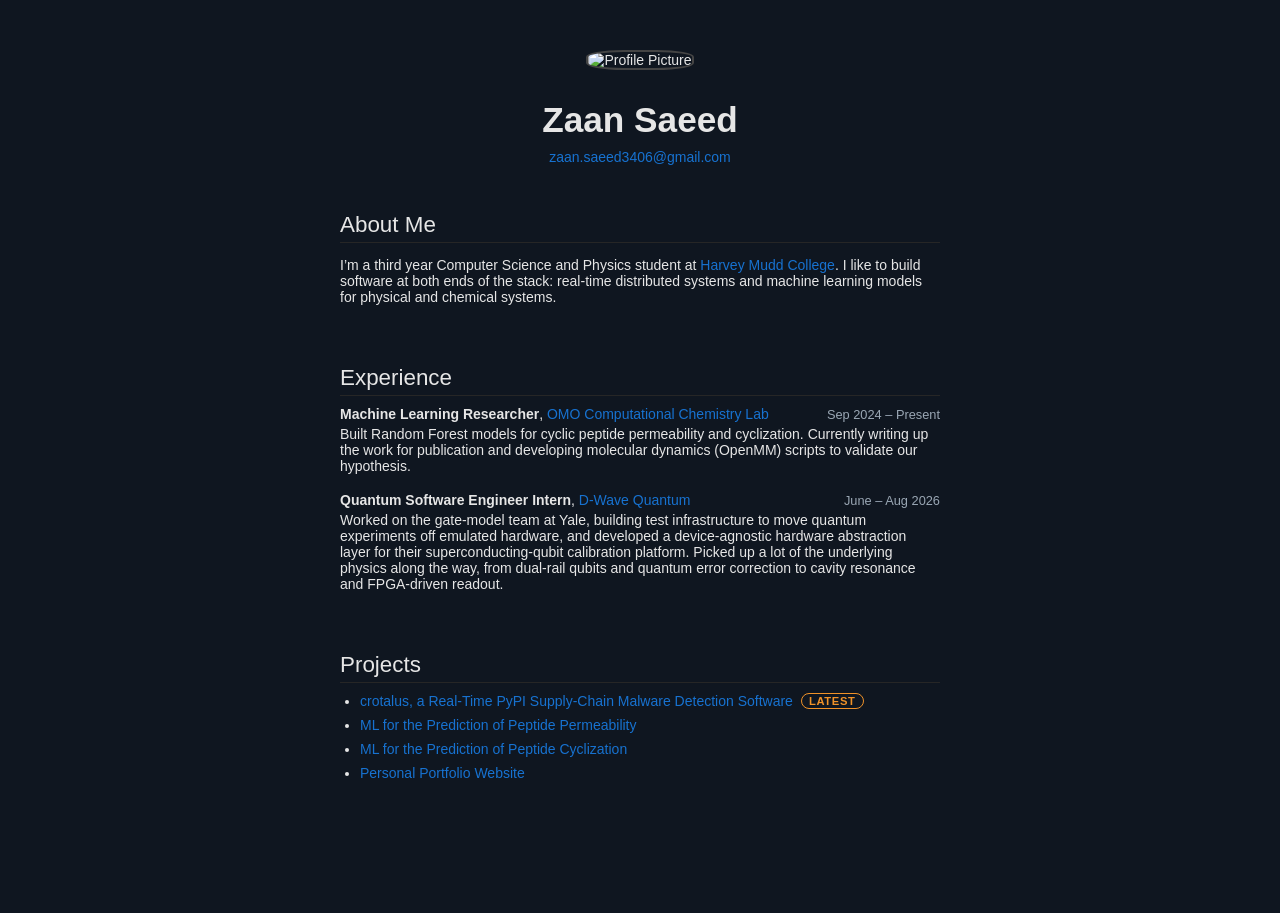
==== index.html @ 8072d85d "added crotalus live findings. refreshes every 5 mins, with top 10 latest findings" ====
<!DOCTYPE html>
<html lang="en">
<head>
  <meta charset="UTF-8">
  <meta name="viewport" content="width=device-width, initial-scale=1">
  <title>Zaan Saeed</title>
    <link rel="icon" href="./images/favicon.ico" type="image/x-icon">

  <link rel="stylesheet" href="./style.css?v=4">
  <script src="https://cdn.jsdelivr.net/npm/particles.js@2.0.0/particles.min.js"></script>
<script async src="https://www.googletagmanager.com/gtag/js?id=G-65JQ38B1MN"></script>
<script>
  window.dataLayer = window.dataLayer || [];
  function gtag(){dataLayer.push(arguments);}
  gtag('js', new Date());
  gtag('config', 'G-65JQ38B1MN');
</script>

</head>
<body>
    <div id="particles-left"></div>
   <div id="particles-right"></div>
    <img src="./images/profile.png" alt="Profile Picture" style="margin-top:50px;margin-bottom:0; width:200px; height:auto; border:2px solid #444; border-radius:35%;">
    <header>
        <h1 class="name">Zaan Saeed</h1>
        <p class="contact"><a href="mailto:zaan.saeed3406@gmail.com">zaan.saeed3406@gmail.com</a></p>
    </header>
    
    <section id="about">
        <h2>About Me</h2>
        <p>I’m a third year Computer Science and Physics student at   <a href="https://www.hmc.edu/" target="_blank">Harvey Mudd College</a>. 
          I like to build software at both ends of the stack: real-time distributed systems and machine learning models for physical and chemical systems.  </p>
        </p>
    </section>
    
    <section id="experience">
        <h2>Experience</h2>
        <ul class="experience-list">
            <li>
                <div class="role-line"><span class="role-title"><strong>Machine Learning Researcher</strong>, <a href="https://www.madukaogba.com/" target="_blank">OMO Computational Chemistry Lab</a></span><span class="role-date">Sep 2024 &ndash; Present</span></div>
                <p>Built Random Forest models for cyclic peptide permeability and cyclization. Currently writing up the work for publication and developing molecular dynamics (OpenMM) scripts to validate our hypothesis.</p>
            </li>
            <li>
                <div class="role-line"><span class="role-title"><strong>Quantum Software Engineer Intern</strong>, <a href="https://www.dwavequantum.com/" target="_blank">D-Wave Quantum</a></span><span class="role-date">June &ndash; Aug 2026</span></div>
                <p>Worked on the gate-model team at Yale, building test infrastructure to move quantum experiments off emulated hardware, and developed a device-agnostic
                  hardware abstraction layer for their superconducting-qubit calibration platform. Picked up a lot of the underlying physics along the way, from dual-rail
                  qubits and quantum error correction to cavity resonance and FPGA-driven readout.</p>
            </li>
        </ul>
    </section>
    
    <section id="projects">
        <h2>Projects</h2>
        <ul>
            
            <li><a href="./pages/crotalus.html">crotalus, a Real-Time PyPI Supply-Chain Malware Detection Software</a><span class="badge-latest">Latest</span></li>
            <li><a href="./pages/peptide-permeability-prediction.html">ML for the Prediction of Peptide Permeability</a></li>
            <li><a href=./pages/peptide-cyclization-prediction.html>ML for the Prediction of Peptide Cyclization</a></li>
            <li><a href="https://github.com/zaansaeed/zaansaeed.github.io">Personal Portfolio Website</a></li>

        </ul>
    </section>
 <script>
  const cfgLeft = {
    particles: {
      number: { value: 40, density: { enable: true, value_area: 800 } },
      color: { value: "#4da6ff" },
      shape: { type: "circle" },
      opacity: { value: 0.75 },
      size: { value: 2 },
      line_linked: { enable: true, distance: 150, color: "#4da6ff", opacity: 0.45, width: 1 },
      move: { enable: true, speed: 1 }
    },
    interactivity: {
      detect_on: "canvas",
      events: {
        onhover: { enable: true, mode: "repulse" },
        onclick: { enable: true, mode: "push" }
      },
      modes: {
        repulse: { distance: 200 },
        push: { particles_nb: 4 }
      }
    },
    retina_detect: true
  };

  // Use the same settings for right panel
  const cfgRight = JSON.parse(JSON.stringify(cfgLeft));

  /* initialize both panels independently */
  particlesJS("particles-left", cfgLeft);
  particlesJS("particles-right", cfgRight);
</script>
  

</body>

</html>
---- style.css ----
/* latin-ext */
@font-face {
  font-family: 'Lato';
  font-style: italic;
  font-weight: 400;
  src: local('Lato Italic'), local('Lato-Italic'), url(https://fonts.gstatic.com/s/lato/v15/S6u8w4BMUTPHjxsAUi-qNiXg7eU0.woff2) format('woff2');
  unicode-range: U+0100-024F, U+0259, U+1E00-1EFF, U+2020, U+20A0-20AB, U+20AD-20CF, U+2113, U+2C60-2C7F, U+A720-A7FF;
}
/* latin */
@font-face {
  font-family: 'Lato';
  font-style: italic;
  font-weight: 400;
  src: local('Lato Italic'), local('Lato-Italic'), url(https://fonts.gstatic.com/s/lato/v15/S6u8w4BMUTPHjxsAXC-qNiXg7Q.woff2) format('woff2');
  unicode-range: U+0000-00FF, U+0131, U+0152-0153, U+02BB-02BC, U+02C6, U+02DA, U+02DC, U+2000-206F, U+2074, U+20AC, U+2122, U+2191, U+2193, U+2212, U+2215, U+FEFF, U+FFFD;
}
/* latin-ext */
@font-face {
  font-family: 'Lato';
  font-style: italic;
  font-weight: 700;
  src: local('Lato Bold Italic'), local('Lato-BoldItalic'), url(https://fonts.gstatic.com/s/lato/v15/S6u_w4BMUTPHjxsI5wq_FQftx9897sxZ.woff2) format('woff2');
  unicode-range: U+0100-024F, U+0259, U+1E00-1EFF, U+2020, U+20A0-20AB, U+20AD-20CF, U+2113, U+2C60-2C7F, U+A720-A7FF;
}
/* latin */
@font-face {
  font-family: 'Lato';
  font-style: italic;
  font-weight: 700;
  src: local('Lato Bold Italic'), local('Lato-BoldItalic'), url(https://fonts.gstatic.com/s/lato/v15/S6u_w4BMUTPHjxsI5wq_Gwftx9897g.woff2) format('woff2');
  unicode-range: U+0000-00FF, U+0131, U+0152-0153, U+02BB-02BC, U+02C6, U+02DA, U+02DC, U+2000-206F, U+2074, U+20AC, U+2122, U+2191, U+2193, U+2212, U+2215, U+FEFF, U+FFFD;
}
/* latin-ext */
@font-face {
  font-family: 'Lato';
  font-style: normal;
  font-weight: 400;
  src: local('Lato Regular'), local('Lato-Regular'), url(https://fonts.gstatic.com/s/lato/v15/S6uyw4BMUTPHjxAwXiWtFCfQ7A.woff2) format('woff2');
  unicode-range: U+0100-024F, U+0259, U+1E00-1EFF, U+2020, U+20A0-20AB, U+20AD-20CF, U+2113, U+2C60-2C7F, U+A720-A7FF;
}
/* latin */
@font-face {
  font-family: 'Lato';
  font-style: normal;
  font-weight: 400;
  src: local('Lato Regular'), local('Lato-Regular'), url(https://fonts.gstatic.com/s/lato/v15/S6uyw4BMUTPHjx4wXiWtFCc.woff2) format('woff2');
  unicode-range: U+0000-00FF, U+0131, U+0152-0153, U+02BB-02BC, U+02C6, U+02DA, U+02DC, U+2000-206F, U+2074, U+20AC, U+2122, U+2191, U+2193, U+2212, U+2215, U+FEFF, U+FFFD;
}
/* latin-ext */
@font-face {
  font-family: 'Lato';
  font-style: normal;
  font-weight: 700;
  src: local('Lato Bold'), local('Lato-Bold'), url(https://fonts.gstatic.com/s/lato/v15/S6u9w4BMUTPHh6UVSwaPGQ3q5d0N7w.woff2) format('woff2');
  unicode-range: U+0100-024F, U+0259, U+1E00-1EFF, U+2020, U+20A0-20AB, U+20AD-20CF, U+2113, U+2C60-2C7F, U+A720-A7FF;
}
/* latin */
@font-face {
  font-family: 'Lato';
  font-style: normal;
  font-weight: 700;
  src: local('Lato Bold'), local('Lato-Bold'), url(https://fonts.gstatic.com/s/lato/v15/S6u9w4BMUTPHh6UVSwiPGQ3q5d0.woff2) format('woff2');
  unicode-range: U+0000-00FF, U+0131, U+0152-0153, U+02BB-02BC, U+02C6, U+02DA, U+02DC, U+2000-206F, U+2074, U+20AC, U+2122, U+2191, U+2193, U+2212, U+2215, U+FEFF, U+FFFD;
}

a {
  color: #1772d0;
  text-decoration: none;
}

a:focus,
a:hover {
  color: #f09228;
  text-decoration: none;
}

body,
td,
th,
tr,
p,
a {
  font-family: 'Lato', Verdana, Helvetica, sans-serif;
  font-size: 14px;
}

strong {
  font-family: 'Lato', Verdana, Helvetica, sans-serif;
  font-size: 14px;
}

h2 {
  margin: 0;
  font-weight: normal;
  font-family: 'Lato', Verdana, Helvetica, sans-serif;
  font-size: 22px;
}

.papertitle {
  font-family: 'Lato', Verdana, Helvetica, sans-serif;
  font-size: 14px;
  font-weight: 700;
}

.name {
  padding-top: 20px;
  margin: 0;
  font-family: 'Lato', Verdana, Helvetica, sans-serif;
  align-self: center;
  font-size: 32px;
}

.one {
  width: 160px;
  height: 160px;
  position: relative;
}

.two {
  width: 160px;
  height: 160px;
  position: absolute;
  transition: opacity .2s ease-in-out;
  -moz-transition: opacity .2s ease-in-out;
  -webkit-transition: opacity .2s ease-in-out;
}

.fade {
  transition: opacity .2s ease-in-out;
  -moz-transition: opacity .2s ease-in-out;
  -webkit-transition: opacity .2s ease-in-out;
}

span.highlight {
  background-color: #ffffd0;
}

.colored-box {
  color: #e6e6e6;
  padding: 20px;
  display: inline-block;
  border-radius: 10px;
  background: rgba(255,255,255,0.02);
}
/* latin-ext */
@font-face {
  font-family: 'Lato';
  font-style: italic;
  font-weight: 400;
  src: local('Lato Italic'), local('Lato-Italic'), url(https://fonts.gstatic.com/s/lato/v15/S6u8w4BMUTPHjxsAUi-qNiXg7eU0.woff2) format('woff2');
  unicode-range: U+0100-024F, U+0259, U+1E00-1EFF, U+2020, U+20A0-20AB, U+20AD-20CF, U+2113, U+2C60-2C7F, U+A720-A7FF;
}
/* latin */
@font-face {
  font-family: 'Lato';
  font-style: italic;
  font-weight: 400;
  src: local('Lato Italic'), local('Lato-Italic'), url(https://fonts.gstatic.com/s/lato/v15/S6u8w4BMUTPHjxsAXC-qNiXg7Q.woff2) format('woff2');
  unicode-range: U+0000-00FF, U+0131, U+0152-0153, U+02BB-02BC, U+02C6, U+02DA, U+02DC, U+2000-206F, U+2074, U+20AC, U+2122, U+2191, U+2193, U+2212, U+2215, U+FEFF, U+FFFD;
}
/* latin-ext */
@font-face {
  font-family: 'Lato';
  font-style: italic;
  font-weight: 700;
  src: local('Lato Bold Italic'), local('Lato-BoldItalic'), url(https://fonts.gstatic.com/s/lato/v15/S6u_w4BMUTPHjxsI5wq_FQftx9897sxZ.woff2) format('woff2');
  unicode-range: U+0100-024F, U+0259, U+1E00-1EFF, U+2020, U+20A0-20AB, U+20AD-20CF, U+2113, U+2C60-2C7F, U+A720-A7FF;
}
/* latin */
@font-face {
  font-family: 'Lato';
  font-style: italic;
  font-weight: 700;
  src: local('Lato Bold Italic'), local('Lato-BoldItalic'), url(https://fonts.gstatic.com/s/lato/v15/S6u_w4BMUTPHjxsI5wq_Gwftx9897g.woff2) format('woff2');
  unicode-range: U+0000-00FF, U+0131, U+0152-0153, U+02BB-02BC, U+02C6, U+02DA, U+02DC, U+2000-206F, U+2074, U+20AC, U+2122, U+2191, U+2193, U+2212, U+2215, U+FEFF, U+FFFD;
}
/* latin-ext */
@font-face {
  font-family: 'Lato';
  font-style: normal;
  font-weight: 400;
  src: local('Lato Regular'), local('Lato-Regular'), url(https://fonts.gstatic.com/s/lato/v15/S6uyw4BMUTPHjxAwXiWtFCfQ7A.woff2) format('woff2');
  unicode-range: U+0100-024F, U+0259, U+1E00-1EFF, U+2020, U+20A0-20AB, U+20AD-20CF, U+2113, U+2C60-2C7F, U+A720-A7FF;
}
/* latin */
@font-face {
  font-family: 'Lato';
  font-style: normal;
  font-weight: 400;
  src: local('Lato Regular'), local('Lato-Regular'), url(https://fonts.gstatic.com/s/lato/v15/S6uyw4BMUTPHjx4wXiWtFCc.woff2) format('woff2');
  unicode-range: U+0000-00FF, U+0131, U+0152-0153, U+02BB-02BC, U+02C6, U+02DA, U+02DC, U+2000-206F, U+2074, U+20AC, U+2122, U+2191, U+2193, U+2212, U+2215, U+FEFF, U+FFFD;
}
/* latin-ext */
@font-face {
  font-family: 'Lato';
  font-style: normal;
  font-weight: 700;
  src: local('Lato Bold'), local('Lato-Bold'), url(https://fonts.gstatic.com/s/lato/v15/S6u9w4BMUTPHh6UVSwaPGQ3q5d0N7w.woff2) format('woff2');
  unicode-range: U+0100-024F, U+0259, U+1E00-1EFF, U+2020, U+20A0-20AB, U+20AD-20CF, U+2113, U+2C60-2C7F, U+A720-A7FF;
}
/* latin */
@font-face {
  font-family: 'Lato';
  font-style: normal;
  font-weight: 700;
  src: local('Lato Bold'), local('Lato-Bold'), url(https://fonts.gstatic.com/s/lato/v15/S6u9w4BMUTPHh6UVSwiPGQ3q5d0.woff2) format('woff2');
  unicode-range: U+0000-00FF, U+0131, U+0152-0153, U+02BB-02BC, U+02C6, U+02DA, U+02DC, U+2000-206F, U+2074, U+20AC, U+2122, U+2191, U+2193, U+2212, U+2215, U+FEFF, U+FFFD;
}

a {
  color: #1772d0;
  text-decoration: none;
}

a:focus,
a:hover {
  color: #f09228;
  text-decoration: none;
}

body,
td,
th,
tr,
p,
a {
  font-family: 'Lato', Verdana, Helvetica, sans-serif;
  font-size: 14px;
}

strong {
  font-family: 'Lato', Verdana, Helvetica, sans-serif;
  font-size: 14px;
}

h2 {
  margin: 0;
  font-weight: normal;
  font-family: 'Lato', Verdana, Helvetica, sans-serif;
  font-size: 22px;
}

.papertitle {
  font-family: 'Lato', Verdana, Helvetica, sans-serif;
  font-size: 14px;
  font-weight: 700;
}

.name {
  padding-top: 20px;
  margin: 0;
  font-family: 'Lato', Verdana, Helvetica, sans-serif;
  font-size: 32px;
}

.one {
  width: 160px;
  height: 160px;
  position: relative;
}

.two {
  width: 160px;
  height: 160px;
  position: absolute;
  transition: opacity .2s ease-in-out;
  -moz-transition: opacity .2s ease-in-out;
  -webkit-transition: opacity .2s ease-in-out;
}

.fade {
  transition: opacity .2s ease-in-out;
  -moz-transition: opacity .2s ease-in-out;
  -webkit-transition: opacity .2s ease-in-out;
}

span.highlight {
  background-color: #ffffd0;
}

.colored-box {
    color: black;
    padding: 20px;
    display: inline-block;
    border-radius: 10px;
}
body {
  font-family: 'Lato', sans-serif;
  font-size: 14px;
  margin: 0;
  padding: 0;
  text-align: center;
  background-color: #0f1620; /* slightly lighter dark background */
  color: #e6e6e6; /* light grey text */
  transition: background-color 180ms linear, color 180ms linear;
}

header {
  padding: 10px 20px 30px;
}

section {
  max-width: 600px;
  margin: 0 auto 60px;
  padding: 0 20px;
  text-align: left;
}

h1.name {
  font-size: 2.2rem;
  font-weight: 700;
  margin: 0;
}

header p {
  font-size: 1.1rem;
  margin-top: 10px;
  color: #dcdcdc;
}

section h2 {
  font-size: 1.4rem;
  margin-bottom: 10px;
  border-bottom: 1px solid #262626;
  padding-bottom: 4px;
}

ul {
  list-style: none;
  padding: 0;
  margin: 0;
}

ul li {
  margin-bottom: 8px;
  list-style-type: disc;
  margin-left:20px;
}

/* sidebars for particles */
/* sidebars for particles */
#particles-left,
#particles-right {
  position: fixed;
  top: 0;
  height: 100vh;
  z-index: 0; /* behind main content */
  pointer-events: none;
}

#particles-left {
  left: 0;
  width: calc((100vw - 600px) / 2);
}

#particles-right {
  right: 0;
  width: calc((100vw - 600px) / 2);
}

#particles-left canvas,
#particles-right canvas {
  width: 100% !important;
  height: 100% !important;
  pointer-events: auto;
}

/* hide on small screens */
@media (max-width: 768px) {
  #particles-left,
  #particles-right {
    display: none;
  }
}

/* Footer / view counter */
.site-footer {
  position: fixed;
  left: 0;
  right: 0;
  bottom: 0;
  height: 48px;
  display: flex;
  align-items: center;
  justify-content: center;
  padding: 8px 12px;
  color: #aebac6;
  font-size: 0.92rem;
  border-top: 1px solid rgba(255,255,255,0.04);
  background: linear-gradient(180deg, rgba(15,22,32,0.06), rgba(15,22,32,0.10));
  backdrop-filter: blur(4px);
  margin: 0;
  z-index: 999; /* well above particles */
}
.site-footer a { color: #9fc6ff; }
#view-count { font-weight: 700; margin-left: 6px; color: #ffffff; }

/* keep main content visible above footer */
body { padding-bottom: 72px; }
/* "Latest" pill for the most recent project */
.badge-latest {
  display: inline-block;
  margin-left: 8px;
  padding: 1px 7px;
  border: 1px solid #f09228;
  border-radius: 999px;
  font-size: 0.7rem;
  font-weight: 700;
  letter-spacing: 0.06em;
  text-transform: uppercase;
  color: #f09228;
  vertical-align: 1px;
}

/* contact line under the name */
.contact {
  margin-top: 8px;
  font-size: 1rem;
}

/* experience entries */
.experience-list li {
  list-style: none;
  margin-left: 0;
  margin-bottom: 18px;
}

.role-line {
  display: flex;
  flex-wrap: wrap;
  align-items: baseline;
  gap: 0 12px;
}

.role-title {
  flex: 1 1 auto;
}

.role-date {
  margin-left: auto;
  font-size: 0.8rem;
  color: #9aa7b4;
  white-space: nowrap;
}

.experience-list p {
  margin: 4px 0 0;
}

/* live flagged-packages feed (crotalus) */
.live-head {
  display: flex;
  align-items: baseline;
  gap: 10px;
  flex-wrap: wrap;
}

.live-dot {
  width: 8px;
  height: 8px;
  border-radius: 50%;
  background: #36d399;
  display: inline-block;
  flex: none;
  animation: live-pulse 2s ease-in-out infinite;
}

@keyframes live-pulse {
  0%, 100% { opacity: 1; }
  50%      { opacity: 0.3; }
}

@media (prefers-reduced-motion: reduce) {
  .live-dot { animation: none; }
}

.live-meta {
  margin-left: auto;
  font-size: 0.75rem;
  font-weight: 400;
  color: #9aa7b4;
  white-space: nowrap;
}

.flagged-wrap {
  overflow-x: auto;
  margin: 12px 0 8px;
}

table.flagged {
  width: 100%;
  border-collapse: collapse;
  font-size: 0.86rem;
}

table.flagged th {
  text-align: left;
  font-size: 0.68rem;
  font-weight: 700;
  letter-spacing: 0.07em;
  text-transform: uppercase;
  color: #9aa7b4;
  border-bottom: 1px solid #25303d;
  padding: 0 12px 6px 0;
  white-space: nowrap;
}

table.flagged td {
  padding: 8px 12px 8px 0;
  border-bottom: 1px solid #1b2430;
  vertical-align: baseline;
}

table.flagged tr:last-child td { border-bottom: none; }

.pkg-name { font-weight: 700; word-break: break-all; }
.pkg-ver, .pkg-seen { color: #9aa7b4; white-space: nowrap; }
.score-cell { font-variant-numeric: tabular-nums; color: #dcdcdc; }

.verdict {
  display: inline-block;
  padding: 1px 7px;
  border-radius: 999px;
  border: 1px solid;
  font-size: 0.66rem;
  font-weight: 700;
  letter-spacing: 0.04em;
  text-transform: uppercase;
  white-space: nowrap;
}

.verdict[data-v="likely_malicious"] { color: #ff6b6b; border-color: #ff6b6b; }
.verdict[data-v="suspicious"]       { color: #f09228; border-color: #f09228; }
.verdict[data-v="benign"]           { color: #9aa7b4; border-color: #3a4654; }

.flagged-status {
  color: #9aa7b4;
  font-size: 0.85rem;
  padding: 10px 0;
}

@media (max-width: 560px) {
  table.flagged .col-opt { display: none; }
}

/* confirmed finds (crotalus) */
.finds li {
  list-style: none;
  margin-left: 0;
  margin-bottom: 18px;
  padding-left: 12px;
  border-left: 2px solid #25303d;
}

.find-head {
  display: flex;
  align-items: baseline;
  gap: 10px;
  flex-wrap: wrap;
}

.find-pkg {
  font-weight: 700;
  font-size: 0.95rem;
}

.find-lead {
  font-size: 0.68rem;
  font-weight: 700;
  letter-spacing: 0.04em;
  text-transform: uppercase;
  color: #36d399;
  border: 1px solid #36d399;
  border-radius: 999px;
  padding: 1px 7px;
  white-space: nowrap;
}

.finds li p { margin: 5px 0 0; }
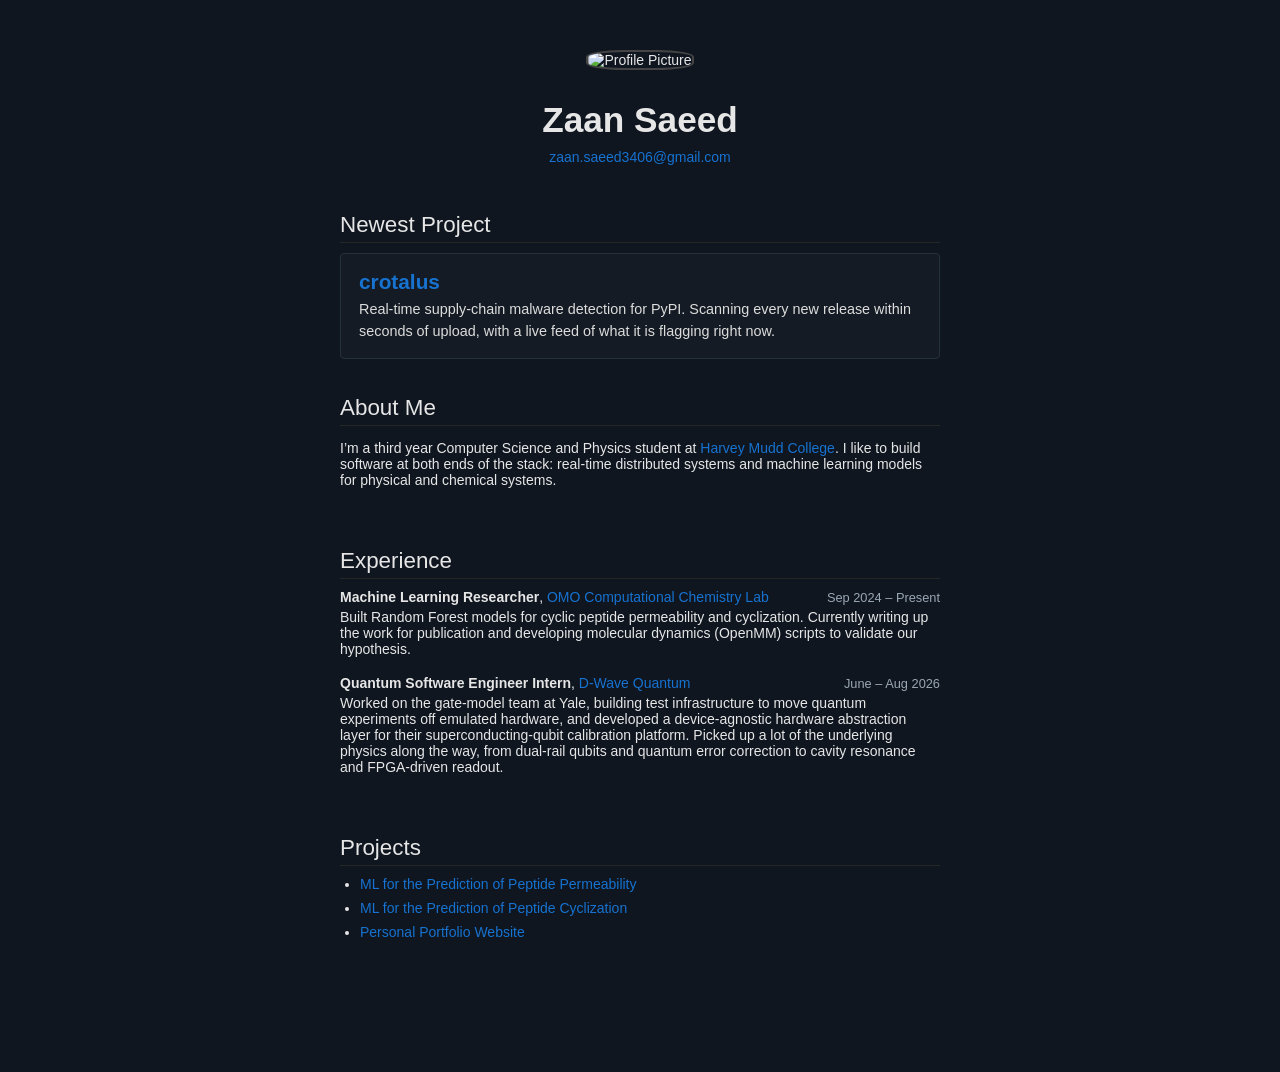
==== commit 021b3886: "added newest project section for crotalus" ====
--- a/index.html
+++ b/index.html
@@ -6,7 +6,7 @@
   <title>Zaan Saeed</title>
     <link rel="icon" href="./images/favicon.ico" type="image/x-icon">
 
-  <link rel="stylesheet" href="./style.css?v=4">
+  <link rel="stylesheet" href="./style.css?v=6">
   <script src="https://cdn.jsdelivr.net/npm/particles.js@2.0.0/particles.min.js"></script>
 <script async src="https://www.googletagmanager.com/gtag/js?id=G-65JQ38B1MN"></script>
 <script>
@@ -26,13 +26,21 @@
         <p class="contact"><a href="mailto:zaan.saeed3406@gmail.com">zaan.saeed3406@gmail.com</a></p>
     </header>
     
+    <section id="newest">
+        <h2>Newest Project</h2>
+        <a class="featured" href="./pages/crotalus.html">
+            <span class="featured-title">crotalus</span>
+            <span class="featured-desc">Real-time supply-chain malware detection for PyPI. Scanning every new release
+            within seconds of upload, with a live feed of what it is flagging right now.</span>
+        </a>
+    </section>
+
     <section id="about">
         <h2>About Me</h2>
         <p>I’m a third year Computer Science and Physics student at   <a href="https://www.hmc.edu/" target="_blank">Harvey Mudd College</a>. 
-          I like to build software at both ends of the stack: real-time distributed systems and machine learning models for physical and chemical systems.  </p>
-        </p>
+          I like to build software at both ends of the stack: real-time distributed systems and machine learning models for physical and chemical systems.</p>
     </section>
-    
+
     <section id="experience">
         <h2>Experience</h2>
         <ul class="experience-list">
@@ -52,8 +60,6 @@
     <section id="projects">
         <h2>Projects</h2>
         <ul>
-            
-            <li><a href="./pages/crotalus.html">crotalus, a Real-Time PyPI Supply-Chain Malware Detection Software</a><span class="badge-latest">Latest</span></li>
             <li><a href="./pages/peptide-permeability-prediction.html">ML for the Prediction of Peptide Permeability</a></li>
             <li><a href=./pages/peptide-cyclization-prediction.html>ML for the Prediction of Peptide Cyclization</a></li>
             <li><a href="https://github.com/zaansaeed/zaansaeed.github.io">Personal Portfolio Website</a></li>
--- a/style.css
+++ b/style.css
@@ -302,7 +302,7 @@
 section {
   max-width: 600px;
   margin: 0 auto 60px;
-  padding: 0 20px;
+  padding: 0 15px;
   text-align: left;
 }
 
@@ -397,21 +397,6 @@
 
 /* keep main content visible above footer */
 body { padding-bottom: 72px; }
-/* "Latest" pill for the most recent project */
-.badge-latest {
-  display: inline-block;
-  margin-left: 8px;
-  padding: 1px 7px;
-  border: 1px solid #f09228;
-  border-radius: 999px;
-  font-size: 0.7rem;
-  font-weight: 700;
-  letter-spacing: 0.06em;
-  text-transform: uppercase;
-  color: #f09228;
-  vertical-align: 1px;
-}
-
 /* contact line under the name */
 .contact {
   margin-top: 8px;
@@ -577,3 +562,43 @@
 }
 
 .finds li p { margin: 5px 0 0; }
+
+/* small utility */
+.text-centered { text-align: center; }
+
+/* featured "newest project" card */
+#newest { margin-bottom: 36px; }
+
+.featured {
+  display: block;
+  padding: 16px 18px;
+  border: 1px solid #25303d;
+  border-radius: 4px;
+  background: rgba(255, 255, 255, 0.02);
+  transition: border-color 160ms ease, background-color 160ms ease;
+}
+
+.featured:hover,
+.featured:focus {
+  border-color: #1772d0;
+  background: rgba(23, 114, 208, 0.07);
+}
+
+.featured-title {
+  display: block;
+  font-size: 1.3rem;
+  font-weight: 700;
+  color: #1772d0;
+  margin-bottom: 5px;
+  transition: color 160ms ease;
+}
+
+.featured:hover .featured-title,
+.featured:focus .featured-title { color: #f09228; }
+
+.featured-desc {
+  display: block;
+  font-size: 0.9rem;
+  line-height: 1.5;
+  color: #dcdcdc;
+}
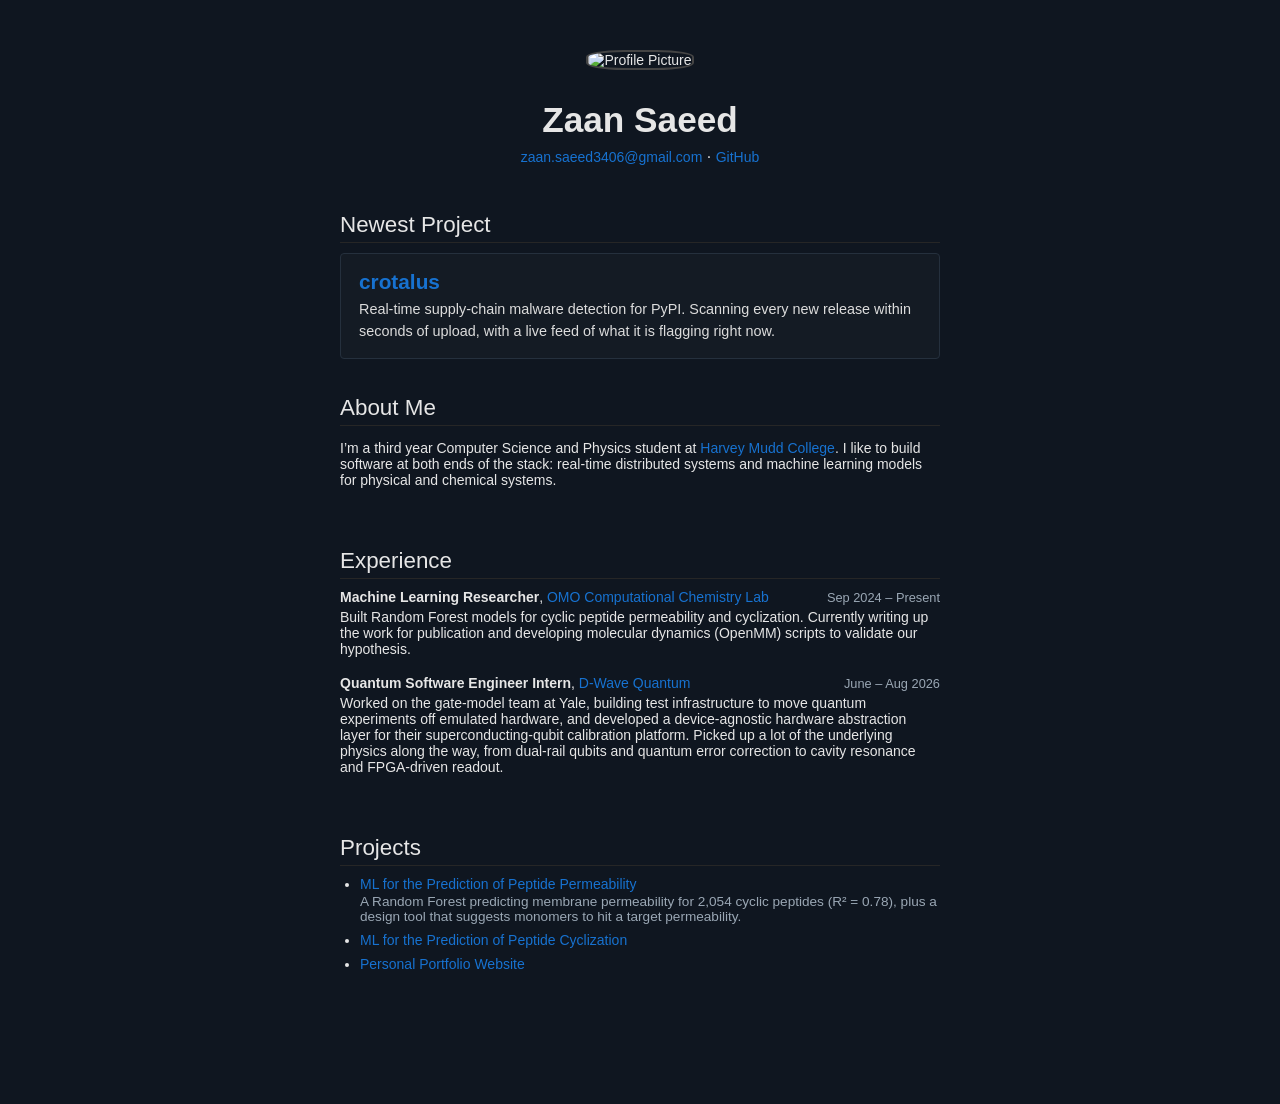
==== commit 965acff6: "added peptide model + pdb file" ====
--- a/index.html
+++ b/index.html
@@ -6,7 +6,7 @@
   <title>Zaan Saeed</title>
     <link rel="icon" href="./images/favicon.ico" type="image/x-icon">
 
-  <link rel="stylesheet" href="./style.css?v=6">
+  <link rel="stylesheet" href="./style.css?v=8">
   <script src="https://cdn.jsdelivr.net/npm/particles.js@2.0.0/particles.min.js"></script>
 <script async src="https://www.googletagmanager.com/gtag/js?id=G-65JQ38B1MN"></script>
 <script>
@@ -23,7 +23,7 @@
     <img src="./images/profile.png" alt="Profile Picture" style="margin-top:50px;margin-bottom:0; width:200px; height:auto; border:2px solid #444; border-radius:35%;">
     <header>
         <h1 class="name">Zaan Saeed</h1>
-        <p class="contact"><a href="mailto:zaan.saeed3406@gmail.com">zaan.saeed3406@gmail.com</a></p>
+        <p class="contact"><a href="mailto:zaan.saeed3406@gmail.com">zaan.saeed3406@gmail.com</a> &middot; <a href="https://github.com/zaansaeed" target="_blank" rel="noopener">GitHub</a></p>
     </header>
     
     <section id="newest">
@@ -32,6 +32,10 @@
             <span class="featured-title">crotalus</span>
             <span class="featured-desc">Real-time supply-chain malware detection for PyPI. Scanning every new release
             within seconds of upload, with a live feed of what it is flagging right now.</span>
+            <span class="feed" id="feed" hidden>
+                <span class="feed-head"><span class="live-dot" aria-hidden="true"></span>Latest flags</span>
+                <span class="feed-rows" id="feed-rows"></span>
+            </span>
         </a>
     </section>
 
@@ -60,7 +64,8 @@
     <section id="projects">
         <h2>Projects</h2>
         <ul>
-            <li><a href="./pages/peptide-permeability-prediction.html">ML for the Prediction of Peptide Permeability</a></li>
+            <li><a href="./pages/peptide-permeability-prediction.html">ML for the Prediction of Peptide Permeability</a>
+                <span class="project-desc">A Random Forest predicting membrane permeability for 2,054 cyclic peptides (R&sup2; = 0.78), plus a design tool that suggests monomers to hit a target permeability.</span></li>
             <li><a href=./pages/peptide-cyclization-prediction.html>ML for the Prediction of Peptide Cyclization</a></li>
             <li><a href="https://github.com/zaansaeed/zaansaeed.github.io">Personal Portfolio Website</a></li>
 
@@ -100,6 +105,81 @@
 </script>
   
 
+<script>
+(function () {
+  var API = 'https://api.crotalus.xyz/flagged?limit=3';
+  var feed = document.getElementById('feed');
+  var rows = document.getElementById('feed-rows');
+  if (!feed) return;
+  var timer = null;
+
+  function ago(iso) {
+    var t = Date.parse(iso);
+    if (isNaN(t)) return '';
+    var s = Math.max(0, Math.round((Date.now() - t) / 1000));
+    if (s < 60) return s + 's ago';
+    var m = Math.round(s / 60);
+    if (m < 60) return m + 'm ago';
+    var h = Math.round(m / 60);
+    if (h < 48) return h + 'h ago';
+    return Math.round(h / 24) + 'd ago';
+  }
+
+  function span(cls, text) {
+    var el = document.createElement('span');
+    el.className = cls;
+    el.textContent = text;
+    return el;
+  }
+
+  function row(p) {
+    var r = document.createElement('span');
+    r.className = 'feed-row';
+    var v = String(p.final_verdict || 'unknown');
+    var verdict = span('feed-verdict', v.replace(/_/g, ' '));
+    verdict.setAttribute('data-v', v);
+    r.appendChild(span('feed-name', p.name));
+    r.appendChild(verdict);
+    r.appendChild(span('feed-ago', ago(p.first_seen_at)));
+    return r;
+  }
+
+  function load() {
+    var ctl = new AbortController();
+    var t = setTimeout(function () { ctl.abort(); }, 8000);
+    fetch(API, { signal: ctl.signal, cache: 'no-store' })
+      .then(function (r) {
+        if (!r.ok) throw new Error('HTTP ' + r.status);
+        return r.json();
+      })
+      .then(function (data) {
+        clearTimeout(t);
+        if (!Array.isArray(data) || data.length === 0) return;
+        rows.replaceChildren.apply(rows, data.slice(0, 3).map(row));
+        feed.hidden = false;
+      })
+      .catch(function () {
+        clearTimeout(t);
+      });
+  }
+
+  // Poll only while the tab is visible; refresh as soon as it becomes visible again.
+  document.addEventListener('visibilitychange', function () {
+    if (document.hidden) {
+      clearInterval(timer);
+      timer = null;
+    } else if (!timer) {
+      load();
+      timer = setInterval(load, 300000);
+    }
+  });
+
+  // Always fetch once, even if the page opened in a background tab.
+  load();
+  if (!document.hidden) timer = setInterval(load, 300000);
+})();
+</script>
+
 </body>
 
 </html>
--- a/style.css
+++ b/style.css
@@ -602,3 +602,102 @@
   line-height: 1.5;
   color: #dcdcdc;
 }
+
+/* live strip inside the newest-project card */
+.feed {
+  display: block;
+  margin-top: 12px;
+  padding-top: 10px;
+  border-top: 1px solid #25303d;
+}
+
+.feed[hidden] { display: none; }
+
+.feed-head {
+  display: flex;
+  align-items: center;
+  gap: 7px;
+  font-size: 0.78rem;
+  color: #9aa7b4;
+  margin-bottom: 4px;
+}
+
+.feed-row {
+  display: flex;
+  align-items: baseline;
+  gap: 10px;
+  padding: 3px 0;
+  font-size: 0.85rem;
+}
+
+.feed-name {
+  color: #e6e6e6;
+  font-family: ui-monospace, SFMono-Regular, Consolas, monospace;
+  font-size: 0.82rem;
+  overflow: hidden;
+  text-overflow: ellipsis;
+  white-space: nowrap;
+  min-width: 0;
+}
+
+.feed-verdict {
+  font-size: 0.78rem;
+  white-space: nowrap;
+}
+
+.feed-verdict[data-v="likely_malicious"] { color: #ff6b6b; }
+.feed-verdict[data-v="suspicious"]       { color: #f09228; }
+.feed-verdict[data-v="benign"]           { color: #9aa7b4; }
+
+.feed-ago {
+  margin-left: auto;
+  font-size: 0.78rem;
+  color: #9aa7b4;
+  white-space: nowrap;
+}
+
+/* one-line description under a project link */
+.project-desc {
+  display: block;
+  margin-top: 2px;
+  font-size: 0.85rem;
+  color: #9aa7b4;
+}
+
+/* interactive 3D molecule */
+.mol-figure {
+  margin: 20px 0 24px;
+}
+
+.mol-viewer {
+  position: relative;
+  width: 100%;
+  height: 340px;
+  border: 1px solid #25303d;
+  border-radius: 4px;
+  background: #0f1620;
+  cursor: grab;
+}
+
+.mol-viewer:active { cursor: grabbing; }
+
+.mol-viewer.mol-failed {
+  display: flex;
+  align-items: center;
+  justify-content: center;
+  height: auto;
+  padding: 24px;
+  color: #9aa7b4;
+  font-size: 0.85rem;
+  cursor: default;
+}
+
+.mol-figure figcaption {
+  margin-top: 6px;
+  font-size: 0.78rem;
+  color: #9aa7b4;
+}
+
+@media (max-width: 560px) {
+  .mol-viewer { height: 260px; }
+}
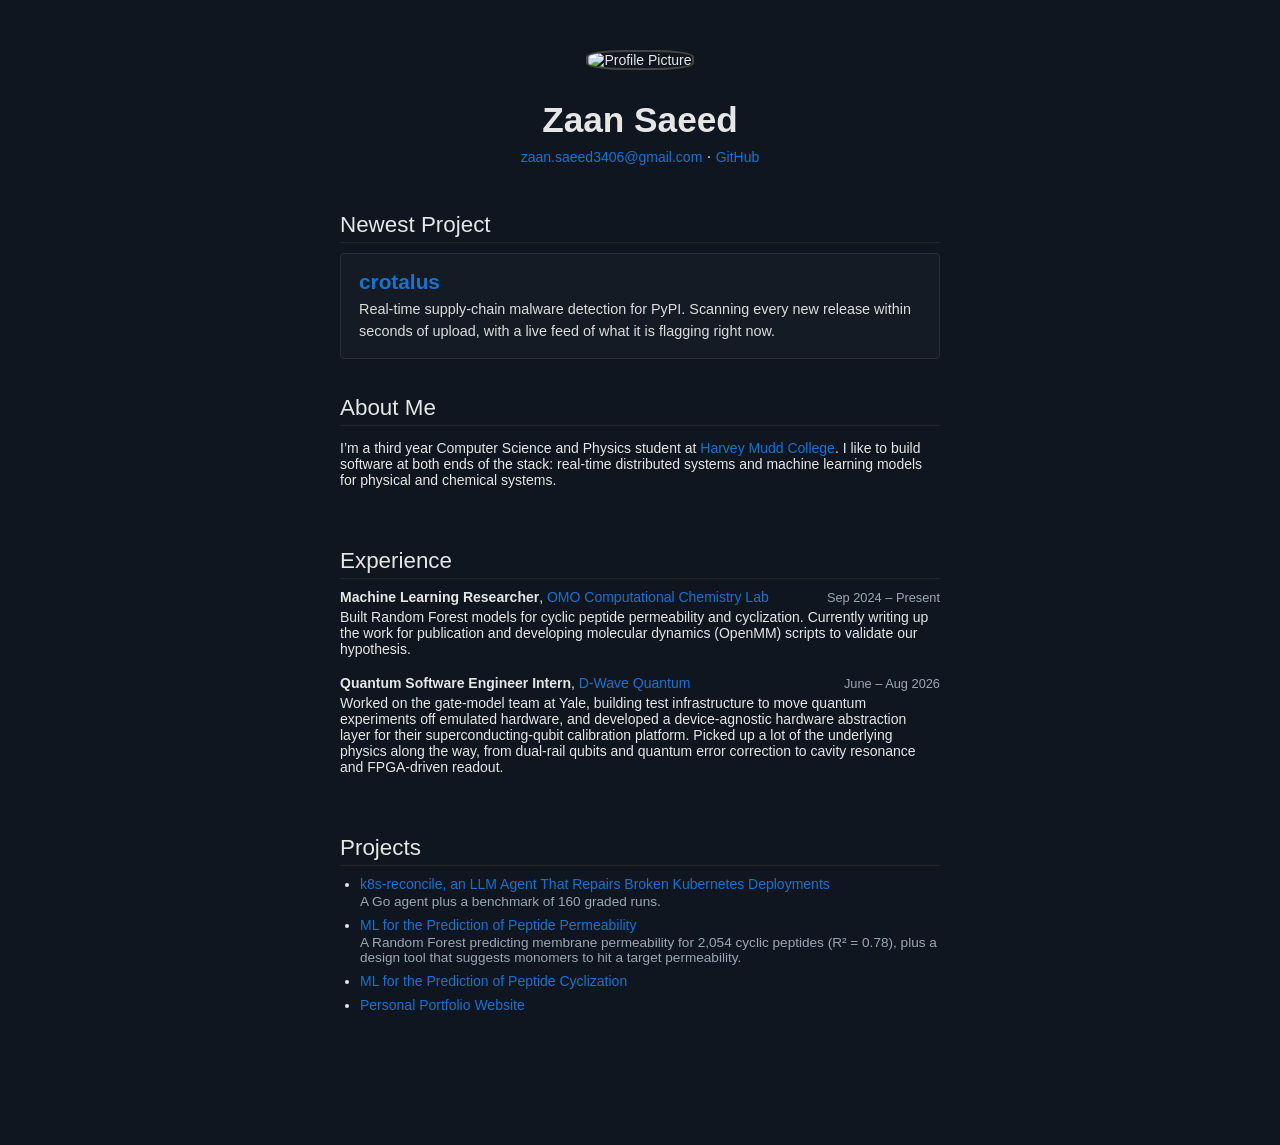
==== commit ff586596: "added k8s-reconcile + interactive terminal based replay of runs" ====
--- a/index.html
+++ b/index.html
@@ -6,7 +6,7 @@
   <title>Zaan Saeed</title>
     <link rel="icon" href="./images/favicon.ico" type="image/x-icon">
 
-  <link rel="stylesheet" href="./style.css?v=8">
+  <link rel="stylesheet" href="./style.css?v=10">
   <script src="https://cdn.jsdelivr.net/npm/particles.js@2.0.0/particles.min.js"></script>
 <script async src="https://www.googletagmanager.com/gtag/js?id=G-65JQ38B1MN"></script>
 <script>
@@ -64,6 +64,8 @@
     <section id="projects">
         <h2>Projects</h2>
         <ul>
+            <li><a href="./pages/k8s-reconcile.html">k8s-reconcile, an LLM Agent That Repairs Broken Kubernetes Deployments</a>
+                <span class="project-desc">A Go agent plus a benchmark of 160 graded runs.</span></li>
             <li><a href="./pages/peptide-permeability-prediction.html">ML for the Prediction of Peptide Permeability</a>
                 <span class="project-desc">A Random Forest predicting membrane permeability for 2,054 cyclic peptides (R&sup2; = 0.78), plus a design tool that suggests monomers to hit a target permeability.</span></li>
             <li><a href=./pages/peptide-cyclization-prediction.html>ML for the Prediction of Peptide Cyclization</a></li>
--- a/style.css
+++ b/style.css
@@ -701,3 +701,123 @@
 @media (max-width: 560px) {
   .mol-viewer { height: 260px; }
 }
+
+/* terminal replay (k8s-reconcile) */
+.term {
+  margin: 14px 0 28px;
+  border: 1px solid #25303d;
+  border-radius: 4px;
+  background: #0a0f15;
+  font-family: ui-monospace, SFMono-Regular, Consolas, monospace;
+  font-size: 0.8rem;
+  outline: none;
+}
+
+.term:focus-visible,
+.term:focus-within { border-color: #3a4a5c; }
+
+.term-bar,
+.term-foot {
+  display: flex;
+  align-items: center;
+  gap: 10px;
+  padding: 7px 12px;
+  color: #9aa7b4;
+}
+
+.term-bar { border-bottom: 1px solid #1b2430; }
+.term-foot { border-top: 1px solid #1b2430; justify-content: space-between; }
+
+.term-select {
+  flex: 1;
+  min-width: 0;
+  background: #0f1620;
+  color: #e6e6e6;
+  border: 1px solid #25303d;
+  border-radius: 3px;
+  padding: 3px 6px;
+  font: inherit;
+}
+
+.term-body {
+  height: 420px;
+  overflow-y: auto;
+  padding: 10px 12px;
+  line-height: 1.5;
+  color: #dcdcdc;
+}
+
+.term-next {
+  background: none;
+  border: 1px solid #25303d;
+  border-radius: 3px;
+  color: #dcdcdc;
+  padding: 3px 10px;
+  font: inherit;
+  cursor: pointer;
+}
+
+.term-next:hover { border-color: #4da6ff; color: #4da6ff; }
+.term-next:disabled { opacity: 0.4; cursor: default; }
+
+.tl { white-space: pre-wrap; overflow-wrap: anywhere; min-height: 1.5em; }
+.tl-prompt  { color: #36d399; }
+.tl-rule    { color: #5c6b7a; }
+.tl-think   { color: #e6e6e6; }
+.tl-answer  { color: #e6e6e6; }
+.tl-call    { color: #4da6ff; }
+.tl-write   { color: #f09228; }
+.tl-out     { color: #9aa7b4; }
+.tl-err     { color: #ff6b6b; }
+.tl-dim     { color: #6b7886; }
+.tl-pass    { color: #36d399; }
+.tl-partial { color: #f09228; }
+
+.tl-cursor { color: #36d399; }
+
+.tl-cursor::after {
+  content: "";
+  display: inline-block;
+  width: 0.55em;
+  height: 1em;
+  margin-left: 1px;
+  vertical-align: text-bottom;
+  background: #36d399;
+  animation: term-blink 1s steps(1) infinite;
+}
+
+@keyframes term-blink { 50% { opacity: 0; } }
+
+@media (prefers-reduced-motion: reduce) {
+  .tl-cursor::after { animation: none; }
+}
+
+@media (max-width: 560px) {
+  .term { font-size: 0.74rem; }
+  .term-body { height: 360px; padding: 8px 10px; }
+}
+
+/* small results table */
+.results-wrap { overflow-x: auto; margin: 8px 0 12px; }
+
+.results-table {
+  width: 100%;
+  border-collapse: collapse;
+  font-size: 0.85rem;
+}
+
+.results-table th {
+  text-align: left;
+  font-weight: 700;
+  color: #9aa7b4;
+  border-bottom: 1px solid #25303d;
+  padding: 0 12px 6px 0;
+  white-space: nowrap;
+}
+
+.results-table td {
+  padding: 6px 12px 6px 0;
+  border-bottom: 1px solid #1b2430;
+}
+
+.results-table tr:last-child td { border-bottom: none; }
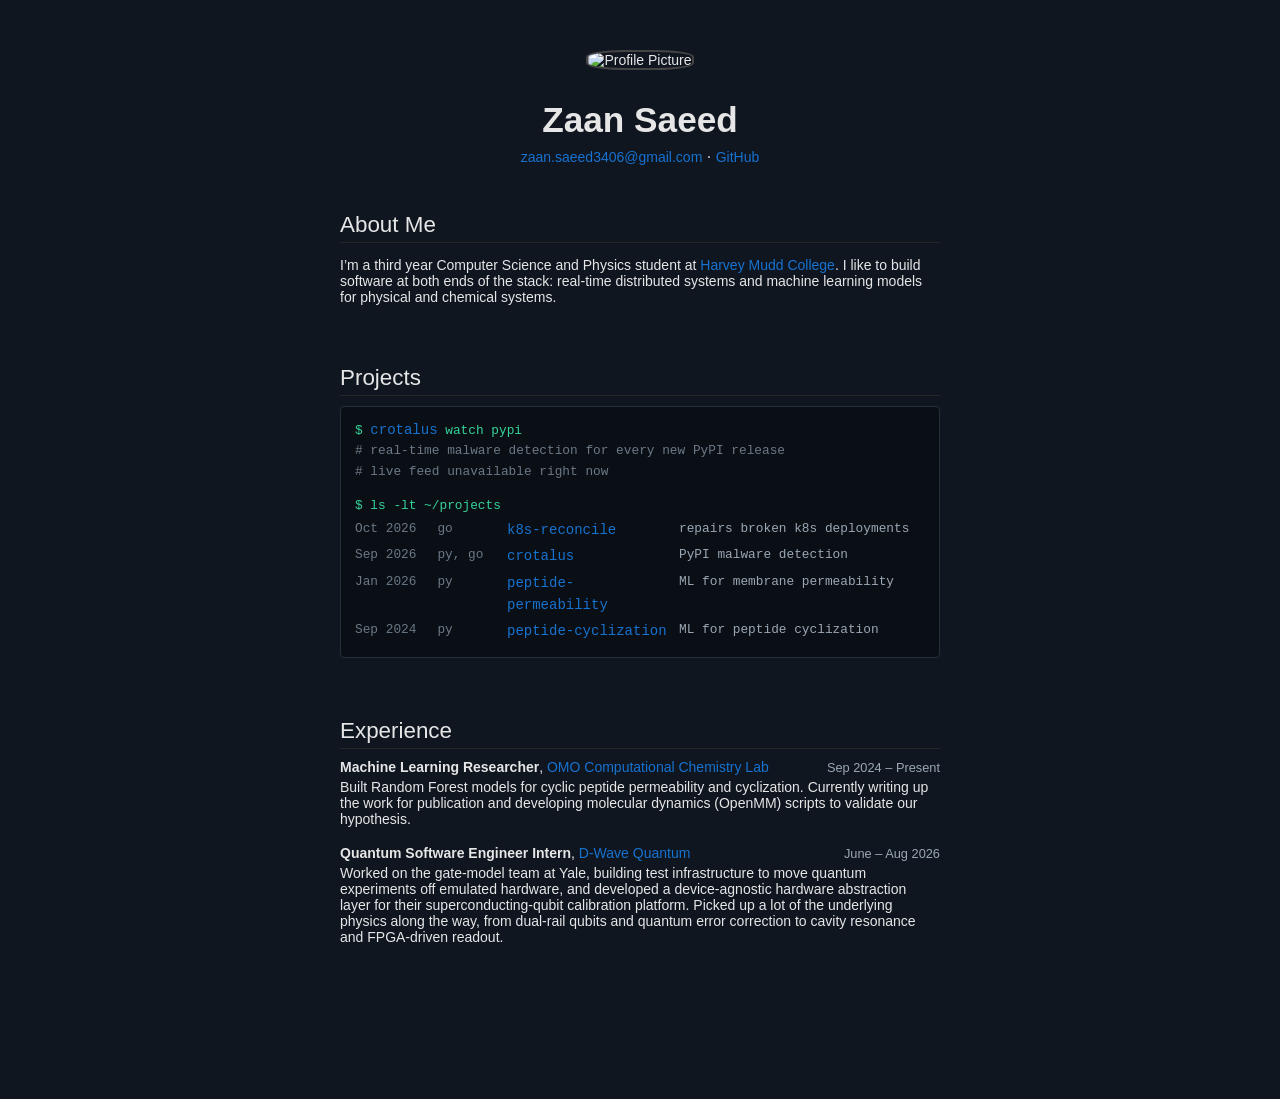
==== commit 5cdb6700: "rework of homepage for terminal style projects + crotalus" ====
--- a/index.html
+++ b/index.html
@@ -6,7 +6,7 @@
   <title>Zaan Saeed</title>
     <link rel="icon" href="./images/favicon.ico" type="image/x-icon">
 
-  <link rel="stylesheet" href="./style.css?v=10">
+  <link rel="stylesheet" href="./style.css?v=12">
   <script src="https://cdn.jsdelivr.net/npm/particles.js@2.0.0/particles.min.js"></script>
 <script async src="https://www.googletagmanager.com/gtag/js?id=G-65JQ38B1MN"></script>
 <script>
@@ -26,23 +26,30 @@
         <p class="contact"><a href="mailto:zaan.saeed3406@gmail.com">zaan.saeed3406@gmail.com</a> &middot; <a href="https://github.com/zaansaeed" target="_blank" rel="noopener">GitHub</a></p>
     </header>
     
-    <section id="newest">
-        <h2>Newest Project</h2>
-        <a class="featured" href="./pages/crotalus.html">
-            <span class="featured-title">crotalus</span>
-            <span class="featured-desc">Real-time supply-chain malware detection for PyPI. Scanning every new release
-            within seconds of upload, with a live feed of what it is flagging right now.</span>
-            <span class="feed" id="feed" hidden>
-                <span class="feed-head"><span class="live-dot" aria-hidden="true"></span>Latest flags</span>
-                <span class="feed-rows" id="feed-rows"></span>
-            </span>
-        </a>
-    </section>
-
     <section id="about">
         <h2>About Me</h2>
         <p>I’m a third year Computer Science and Physics student at   <a href="https://www.hmc.edu/" target="_blank">Harvey Mudd College</a>. 
           I like to build software at both ends of the stack: real-time distributed systems and machine learning models for physical and chemical systems.</p>
+    </section>
+
+    <section id="projects">
+        <h2>Projects</h2>
+        <div class="session">
+            <div class="session-head">
+                <span class="session-prompt">$ <a href="./pages/crotalus.html">crotalus</a> watch pypi</span>
+                <span class="session-live" id="watch-live" hidden>&#9679; live</span>
+            </div>
+            <div class="session-comment"># real-time malware detection for every new PyPI release</div>
+            <div id="watch-rows"></div>
+
+            <div class="ls">
+                <div class="session-prompt">$ ls -lt ~/projects</div>
+                <div class="ls-row"><span class="ls-date">Oct 2026</span><span class="ls-lang">go</span><a class="ls-name" href="./pages/k8s-reconcile.html">k8s-reconcile</a><span class="ls-desc">repairs broken k8s deployments</span></div>
+                <div class="ls-row"><span class="ls-date">Sep 2026</span><span class="ls-lang">py, go</span><a class="ls-name" href="./pages/crotalus.html">crotalus</a><span class="ls-desc">PyPI malware detection</span></div>
+                <div class="ls-row"><span class="ls-date">Jan 2026</span><span class="ls-lang">py</span><a class="ls-name" href="./pages/peptide-permeability-prediction.html">peptide-permeability</a><span class="ls-desc">ML for membrane permeability</span></div>
+                <div class="ls-row"><span class="ls-date">Sep 2024</span><span class="ls-lang">py</span><a class="ls-name" href="./pages/peptide-cyclization-prediction.html">peptide-cyclization</a><span class="ls-desc">ML for peptide cyclization</span></div>
+            </div>
+        </div>
     </section>
 
     <section id="experience">
@@ -58,19 +65,6 @@
                   hardware abstraction layer for their superconducting-qubit calibration platform. Picked up a lot of the underlying physics along the way, from dual-rail
                   qubits and quantum error correction to cavity resonance and FPGA-driven readout.</p>
             </li>
-        </ul>
-    </section>
-    
-    <section id="projects">
-        <h2>Projects</h2>
-        <ul>
-            <li><a href="./pages/k8s-reconcile.html">k8s-reconcile, an LLM Agent That Repairs Broken Kubernetes Deployments</a>
-                <span class="project-desc">A Go agent plus a benchmark of 160 graded runs.</span></li>
-            <li><a href="./pages/peptide-permeability-prediction.html">ML for the Prediction of Peptide Permeability</a>
-                <span class="project-desc">A Random Forest predicting membrane permeability for 2,054 cyclic peptides (R&sup2; = 0.78), plus a design tool that suggests monomers to hit a target permeability.</span></li>
-            <li><a href=./pages/peptide-cyclization-prediction.html>ML for the Prediction of Peptide Cyclization</a></li>
-            <li><a href="https://github.com/zaansaeed/zaansaeed.github.io">Personal Portfolio Website</a></li>
-
         </ul>
     </section>
  <script>
@@ -110,9 +104,9 @@
 <script>
 (function () {
   var API = 'https://api.crotalus.xyz/flagged?limit=3';
-  var feed = document.getElementById('feed');
-  var rows = document.getElementById('feed-rows');
-  if (!feed) return;
+  var rows = document.getElementById('watch-rows');
+  var live = document.getElementById('watch-live');
+  var loaded = false;
   var timer = null;
 
   function ago(iso) {
@@ -134,15 +128,16 @@
     return el;
   }
 
+  // One line of `crotalus watch` output: package, verdict, age.
   function row(p) {
-    var r = document.createElement('span');
-    r.className = 'feed-row';
+    var r = document.createElement('div');
+    r.className = 'flag';
     var v = String(p.final_verdict || 'unknown');
-    var verdict = span('feed-verdict', v.replace(/_/g, ' '));
+    var verdict = span('flag-verdict', v.replace(/_/g, ' '));
     verdict.setAttribute('data-v', v);
-    r.appendChild(span('feed-name', p.name));
+    r.appendChild(span('flag-name', p.name));
     r.appendChild(verdict);
-    r.appendChild(span('feed-ago', ago(p.first_seen_at)));
+    r.appendChild(span('flag-ago', ago(p.first_seen_at)));
     return r;
   }
 
@@ -156,12 +151,15 @@
       })
       .then(function (data) {
         clearTimeout(t);
-        if (!Array.isArray(data) || data.length === 0) return;
+        if (!Array.isArray(data) || data.length === 0) throw new Error('empty');
         rows.replaceChildren.apply(rows, data.slice(0, 3).map(row));
-        feed.hidden = false;
+        live.hidden = false;
+        loaded = true;
       })
       .catch(function () {
         clearTimeout(t);
+        // Keep the last rows if a refresh fails; only say so if nothing ever loaded.
+        if (!loaded) rows.replaceChildren(span('session-comment', '# live feed unavailable right now'));
       });
   }
 
--- a/style.css
+++ b/style.css
@@ -566,104 +566,6 @@
 /* small utility */
 .text-centered { text-align: center; }
 
-/* featured "newest project" card */
-#newest { margin-bottom: 36px; }
-
-.featured {
-  display: block;
-  padding: 16px 18px;
-  border: 1px solid #25303d;
-  border-radius: 4px;
-  background: rgba(255, 255, 255, 0.02);
-  transition: border-color 160ms ease, background-color 160ms ease;
-}
-
-.featured:hover,
-.featured:focus {
-  border-color: #1772d0;
-  background: rgba(23, 114, 208, 0.07);
-}
-
-.featured-title {
-  display: block;
-  font-size: 1.3rem;
-  font-weight: 700;
-  color: #1772d0;
-  margin-bottom: 5px;
-  transition: color 160ms ease;
-}
-
-.featured:hover .featured-title,
-.featured:focus .featured-title { color: #f09228; }
-
-.featured-desc {
-  display: block;
-  font-size: 0.9rem;
-  line-height: 1.5;
-  color: #dcdcdc;
-}
-
-/* live strip inside the newest-project card */
-.feed {
-  display: block;
-  margin-top: 12px;
-  padding-top: 10px;
-  border-top: 1px solid #25303d;
-}
-
-.feed[hidden] { display: none; }
-
-.feed-head {
-  display: flex;
-  align-items: center;
-  gap: 7px;
-  font-size: 0.78rem;
-  color: #9aa7b4;
-  margin-bottom: 4px;
-}
-
-.feed-row {
-  display: flex;
-  align-items: baseline;
-  gap: 10px;
-  padding: 3px 0;
-  font-size: 0.85rem;
-}
-
-.feed-name {
-  color: #e6e6e6;
-  font-family: ui-monospace, SFMono-Regular, Consolas, monospace;
-  font-size: 0.82rem;
-  overflow: hidden;
-  text-overflow: ellipsis;
-  white-space: nowrap;
-  min-width: 0;
-}
-
-.feed-verdict {
-  font-size: 0.78rem;
-  white-space: nowrap;
-}
-
-.feed-verdict[data-v="likely_malicious"] { color: #ff6b6b; }
-.feed-verdict[data-v="suspicious"]       { color: #f09228; }
-.feed-verdict[data-v="benign"]           { color: #9aa7b4; }
-
-.feed-ago {
-  margin-left: auto;
-  font-size: 0.78rem;
-  color: #9aa7b4;
-  white-space: nowrap;
-}
-
-/* one-line description under a project link */
-.project-desc {
-  display: block;
-  margin-top: 2px;
-  font-size: 0.85rem;
-  color: #9aa7b4;
-}
-
 /* interactive 3D molecule */
 .mol-figure {
   margin: 20px 0 24px;
@@ -821,3 +723,66 @@
 }
 
 .results-table tr:last-child td { border-bottom: none; }
+
+/* homepage project list, styled like `ls -lt` */
+.ls {
+  margin-top: 18px;
+  font-family: ui-monospace, SFMono-Regular, Consolas, monospace;
+  font-size: 0.8rem;
+  line-height: 1.6;
+}
+
+.ls a { font-family: inherit; }
+
+.ls-row {
+  display: grid;
+  grid-template-columns: 5.5em 4.5em 12.5em 1fr;
+  gap: 0 12px;
+  padding: 2px 0;
+}
+
+.ls-date, .ls-lang { color: #6b7886; }
+.ls-desc { color: #9aa7b4; }
+
+@media (max-width: 560px) {
+  .ls-row { grid-template-columns: 5.5em 1fr; padding: 5px 0; }
+  .ls-name, .ls-desc { grid-column: 1 / -1; }
+}
+
+/* homepage Projects: one terminal session, `crotalus watch` then `ls -lt` */
+.session {
+  border: 1px solid #25303d;
+  border-radius: 4px;
+  background: #0a0f15;
+  padding: 12px 14px;
+  font-family: ui-monospace, SFMono-Regular, Consolas, monospace;
+  font-size: 0.8rem;
+  line-height: 1.6;
+}
+
+.session a { font-family: inherit; }
+.session .ls { margin-top: 14px; }
+
+.session-head { display: flex; gap: 10px; align-items: baseline; }
+.session-prompt { color: #36d399; }
+.session-live { margin-left: auto; color: #36d399; white-space: nowrap; }
+.session-comment { display: block; color: #6b7886; }
+
+.flag {
+  display: grid;
+  grid-template-columns: 1fr auto 5.5em;
+  gap: 0 14px;
+  padding-left: 2ch;
+}
+
+.flag-name { color: #e6e6e6; overflow: hidden; text-overflow: ellipsis; white-space: nowrap; min-width: 0; }
+.flag-verdict { white-space: nowrap; color: #9aa7b4; }
+.flag-verdict[data-v="likely_malicious"] { color: #ff6b6b; }
+.flag-verdict[data-v="suspicious"]       { color: #f09228; }
+.flag-ago { color: #6b7886; text-align: right; white-space: nowrap; }
+
+@media (max-width: 560px) {
+  .session { padding: 10px; }
+  .flag { grid-template-columns: 1fr auto; padding-left: 0; }
+  .flag-ago { display: none; }
+}
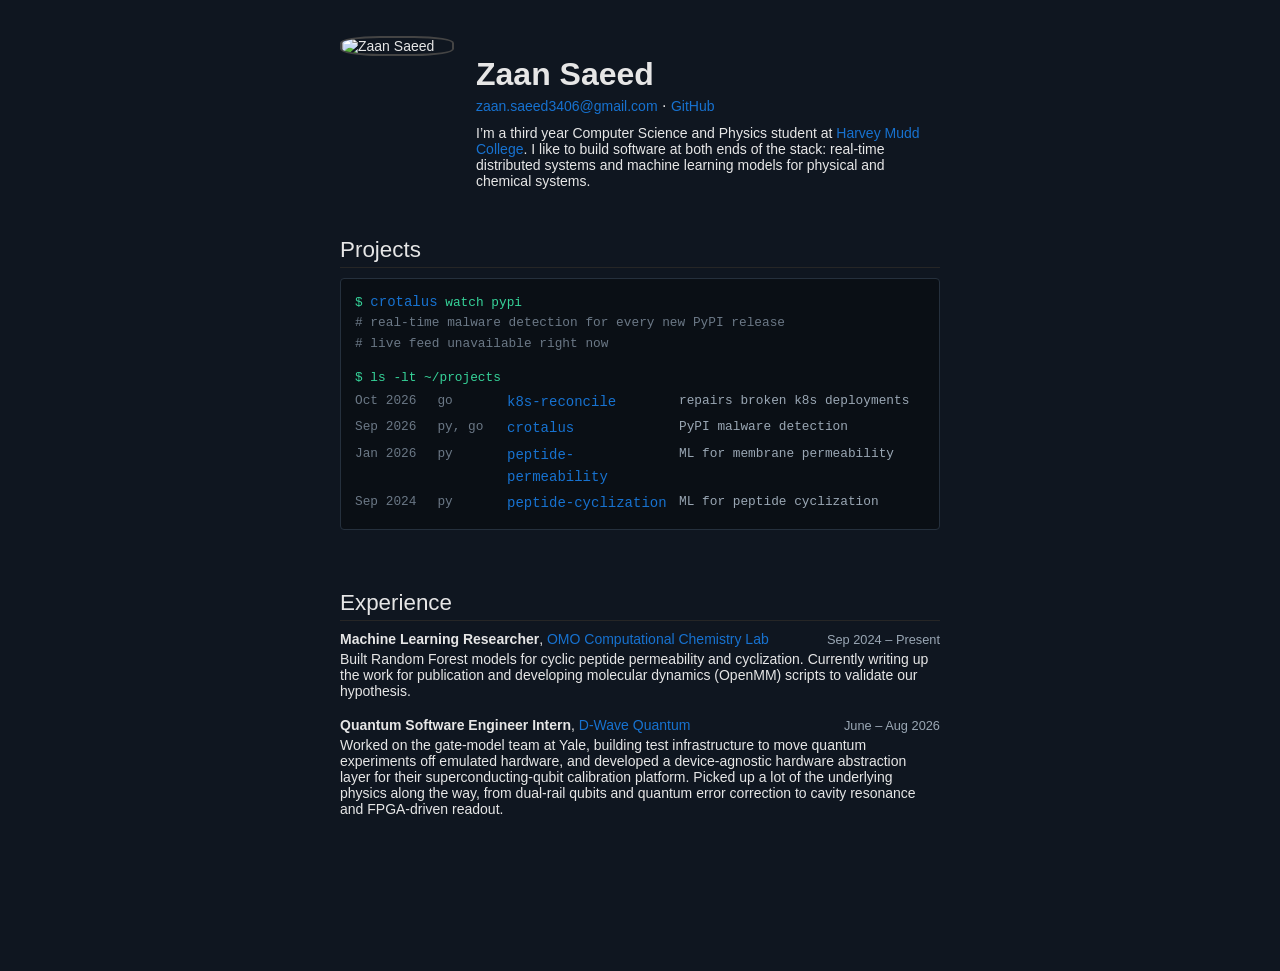
==== commit ca13a2bd: "moved image to left + about me combined" ====
--- a/index.html
+++ b/index.html
@@ -6,7 +6,7 @@
   <title>Zaan Saeed</title>
     <link rel="icon" href="./images/favicon.ico" type="image/x-icon">
 
-  <link rel="stylesheet" href="./style.css?v=12">
+  <link rel="stylesheet" href="./style.css?v=13">
   <script src="https://cdn.jsdelivr.net/npm/particles.js@2.0.0/particles.min.js"></script>
 <script async src="https://www.googletagmanager.com/gtag/js?id=G-65JQ38B1MN"></script>
 <script>
@@ -20,17 +20,15 @@
 <body>
     <div id="particles-left"></div>
    <div id="particles-right"></div>
-    <img src="./images/profile.png" alt="Profile Picture" style="margin-top:50px;margin-bottom:0; width:200px; height:auto; border:2px solid #444; border-radius:35%;">
-    <header>
-        <h1 class="name">Zaan Saeed</h1>
-        <p class="contact"><a href="mailto:zaan.saeed3406@gmail.com">zaan.saeed3406@gmail.com</a> &middot; <a href="https://github.com/zaansaeed" target="_blank" rel="noopener">GitHub</a></p>
+    <header class="intro">
+        <img src="./images/profile.png" alt="Zaan Saeed">
+        <div>
+            <h1 class="name">Zaan Saeed</h1>
+            <p class="contact"><a href="mailto:zaan.saeed3406@gmail.com">zaan.saeed3406@gmail.com</a> &middot; <a href="https://github.com/zaansaeed" target="_blank" rel="noopener">GitHub</a></p>
+            <p class="bio">I’m a third year Computer Science and Physics student at <a href="https://www.hmc.edu/" target="_blank">Harvey Mudd College</a>.
+              I like to build software at both ends of the stack: real-time distributed systems and machine learning models for physical and chemical systems.</p>
+        </div>
     </header>
-    
-    <section id="about">
-        <h2>About Me</h2>
-        <p>I’m a third year Computer Science and Physics student at   <a href="https://www.hmc.edu/" target="_blank">Harvey Mudd College</a>. 
-          I like to build software at both ends of the stack: real-time distributed systems and machine learning models for physical and chemical systems.</p>
-    </section>
 
     <section id="projects">
         <h2>Projects</h2>
--- a/style.css
+++ b/style.css
@@ -786,3 +786,34 @@
   .flag { grid-template-columns: 1fr auto; padding-left: 0; }
   .flag-ago { display: none; }
 }
+
+/* homepage intro: photo on the left, name, links and bio on the right,
+   in the same 600px column as the sections below */
+header.intro {
+  max-width: 600px;
+  margin: 36px auto 48px;
+  padding: 0 15px;
+  display: flex;
+  align-items: flex-start;
+  gap: 22px;
+  text-align: left;
+}
+
+.intro img {
+  flex: none;
+  width: 110px;
+  height: auto;
+  border: 2px solid #444;
+  border-radius: 35%;
+}
+
+.intro h1.name { font-size: 2rem; }
+.intro .contact { margin: 4px 0 0; }
+.intro .bio { margin: 10px 0 0; font-size: inherit; color: inherit; }
+
+@media (max-width: 560px) {
+  header.intro { gap: 16px; margin-top: 24px; }
+  .intro img { width: 72px; }
+  .intro h1.name { font-size: 1.6rem; }
+  .intro .contact { font-size: 0.9rem; }
+}
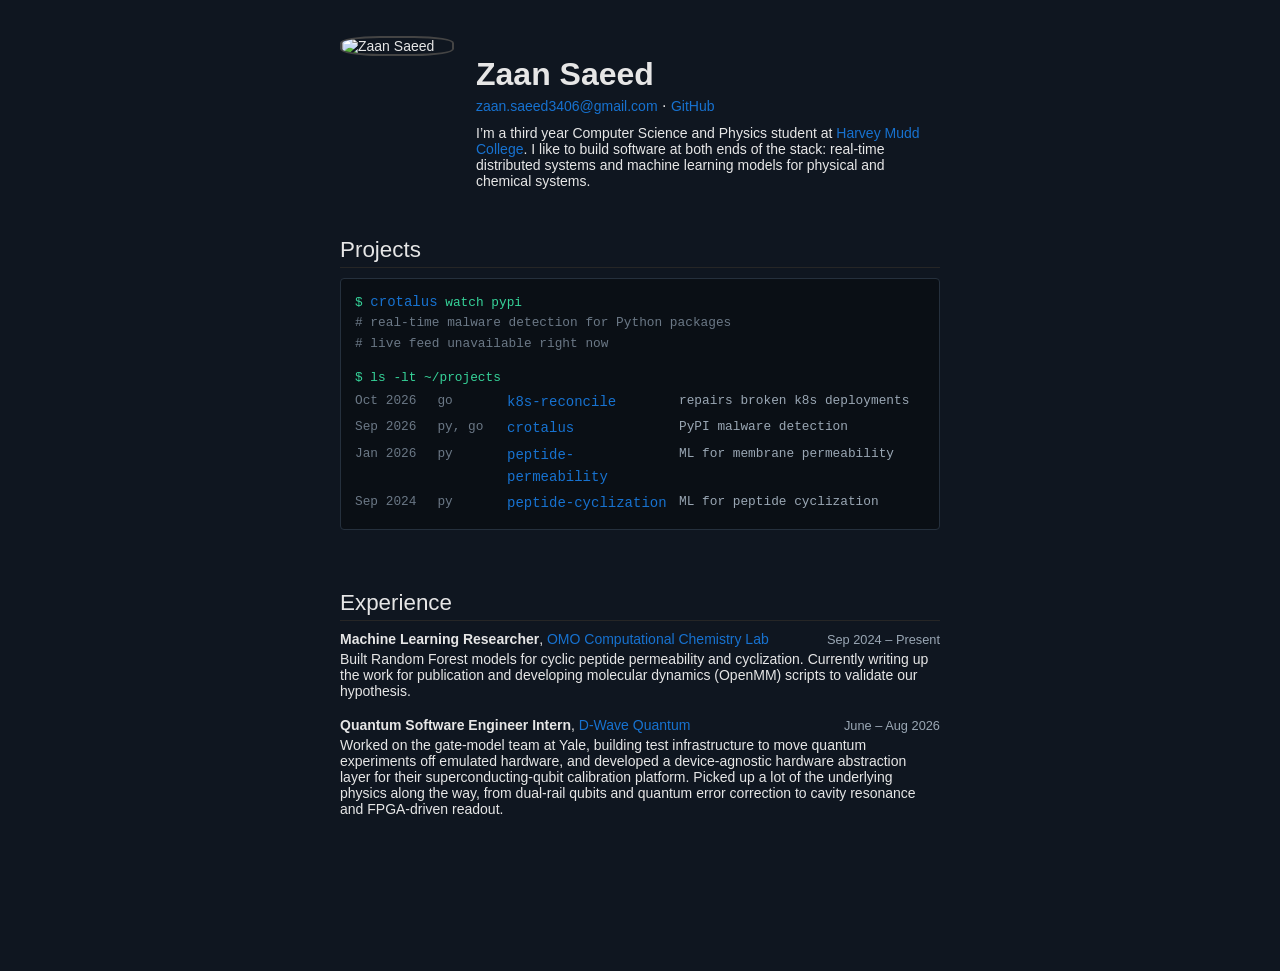
==== commit 9bafa508: "update description" ====
--- a/index.html
+++ b/index.html
@@ -37,7 +37,7 @@
                 <span class="session-prompt">$ <a href="./pages/crotalus.html">crotalus</a> watch pypi</span>
                 <span class="session-live" id="watch-live" hidden>&#9679; live</span>
             </div>
-            <div class="session-comment"># real-time malware detection for every new PyPI release</div>
+            <div class="session-comment"># real-time malware detection for Python packages</div>
             <div id="watch-rows"></div>
 
             <div class="ls">
